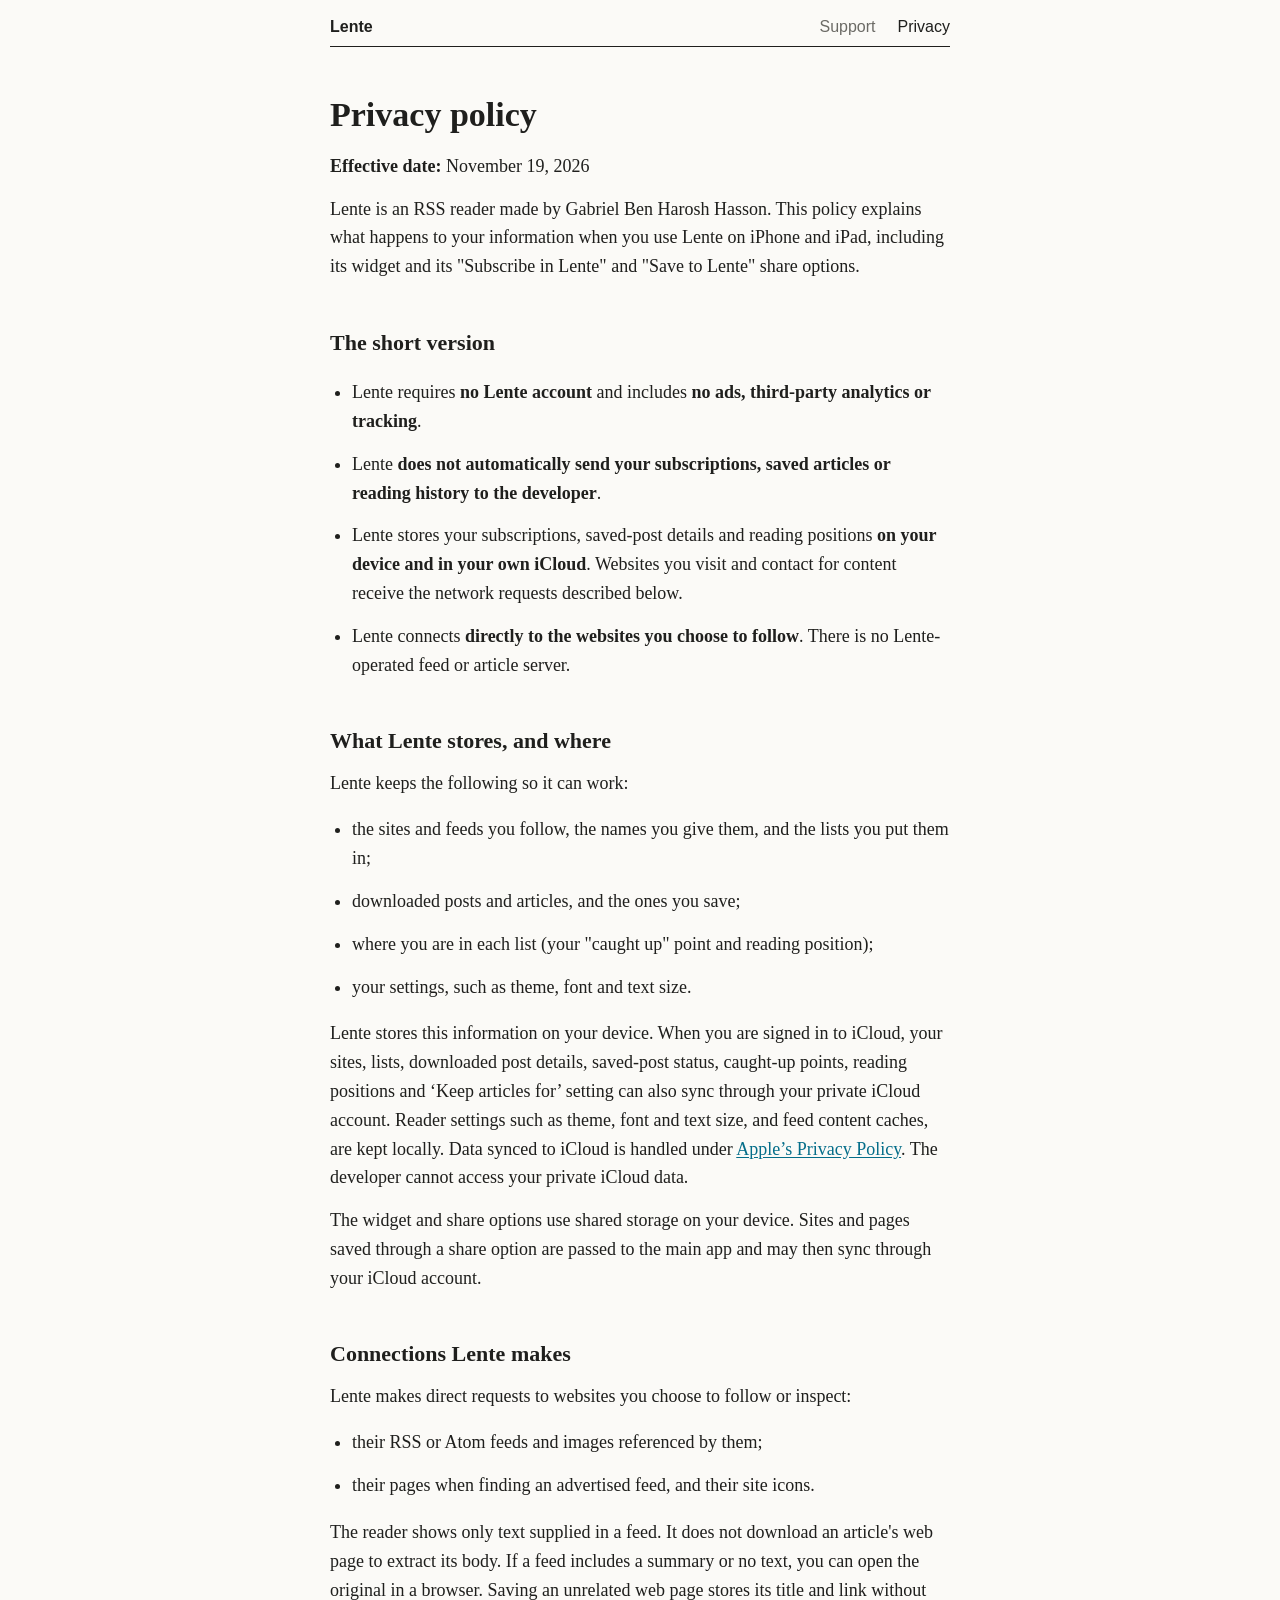
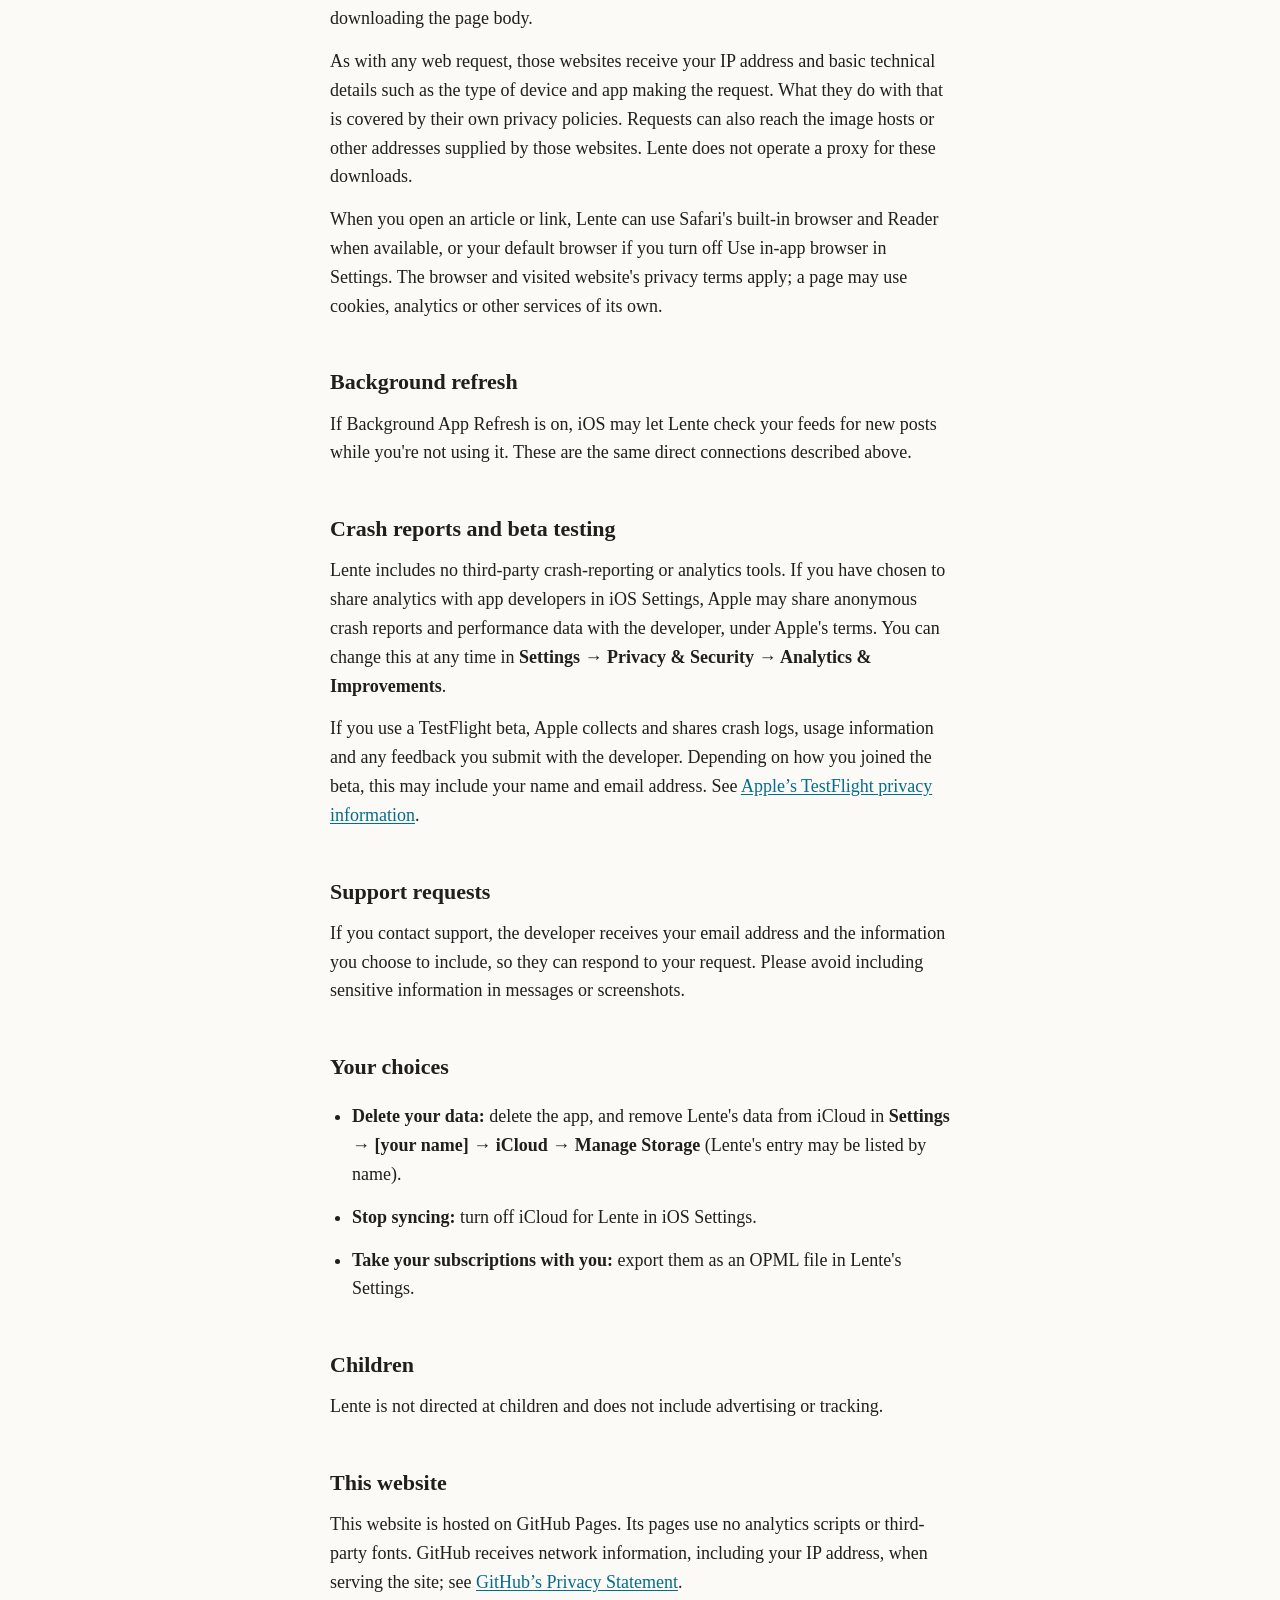
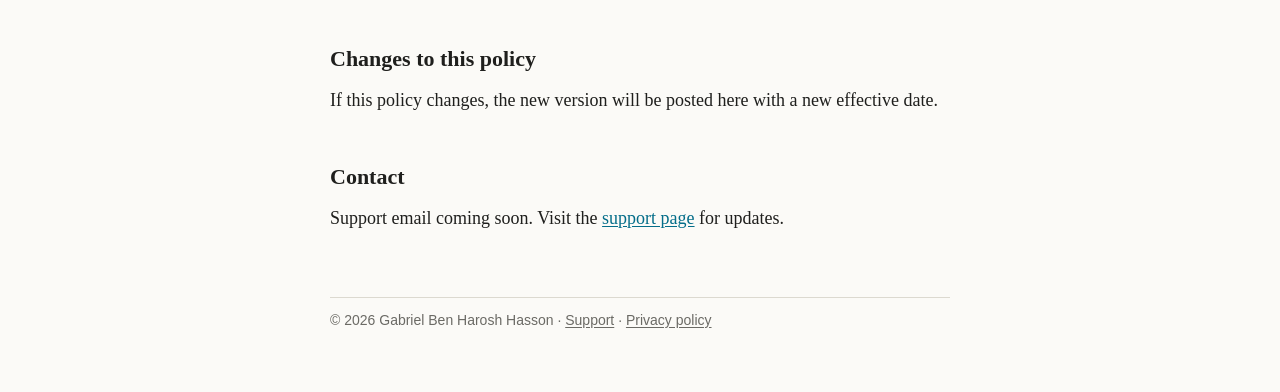
==== privacy/index.html @ be2fc475 "Publish Lente website Add home, privacy and support pages with the approved public identity and supp" ====
<!DOCTYPE html>
<html lang="en">
<head>
  <meta charset="utf-8">
  <meta name="viewport" content="width=device-width, initial-scale=1">
  <title>Lente privacy policy</title>
  <meta name="description" content="What Lente stores, where it stores it, and which connections it makes.">
  <link rel="icon" href="../assets/favicon.png">
  <link rel="apple-touch-icon" href="../assets/apple-touch-icon.png">
  <link rel="stylesheet" href="../assets/style.css">
</head>
<body>
<div class="page">
  <a class="skip-link" href="#content">Skip to content</a>
  <header class="top">
    <a class="home" href="../">Lente</a>
    <nav aria-label="Main navigation"><a href="../support/">Support</a><a href="../privacy/" aria-current="page">Privacy</a></nav>
  </header>

  <main id="content">
  <h1>Privacy policy</h1>
  <p><strong>Effective date:</strong> November 19, 2026</p>
  <p>Lente is an RSS reader made by Gabriel Ben Harosh Hasson. This policy explains what happens to your information when you use Lente on iPhone and iPad, including its widget and its &quot;Subscribe in Lente&quot; and &quot;Save to Lente&quot; share options.</p>
  <h2>The short version</h2>
  <ul>
<li>Lente requires <strong>no Lente account</strong> and includes <strong>no ads, third-party analytics or tracking</strong>.</li>
<li>Lente <strong>does not automatically send your subscriptions, saved articles or reading history to the developer</strong>.</li>
<li>Lente stores your subscriptions, saved-post details and reading positions <strong>on your device and in your own iCloud</strong>. Websites you visit and contact for content receive the network requests described below.</li>
<li>Lente connects <strong>directly to the websites you choose to follow</strong>. There is no Lente-operated feed or article server.</li>
</ul>
  <h2>What Lente stores, and where</h2>
  <p>Lente keeps the following so it can work:</p>
  <ul>
<li>the sites and feeds you follow, the names you give them, and the lists you put them in;</li>
<li>downloaded posts and articles, and the ones you save;</li>
<li>where you are in each list (your &quot;caught up&quot; point and reading position);</li>
<li>your settings, such as theme, font and text size.</li>
</ul>
  <p>Lente stores this information on your device. When you are signed in to iCloud, your sites, lists, downloaded post details, saved-post status, caught-up points, reading positions and ‘Keep articles for’ setting can also sync through your private iCloud account. Reader settings such as theme, font and text size, and feed content caches, are kept locally. Data synced to iCloud is handled under <a href="https://www.apple.com/legal/privacy/">Apple’s Privacy Policy</a>. The developer cannot access your private iCloud data.</p>
  <p>The widget and share options use shared storage on your device. Sites and pages saved through a share option are passed to the main app and may then sync through your iCloud account.</p>
  <h2>Connections Lente makes</h2>
  <p>Lente makes direct requests to websites you choose to follow or inspect:</p>
  <ul>
<li>their RSS or Atom feeds and images referenced by them;</li>
<li>their pages when finding an advertised feed, and their site icons.</li>
</ul>
  <p>The reader shows only text supplied in a feed. It does not download an article&#x27;s web page to extract its body. If a feed includes a summary or no text, you can open the original in a browser. Saving an unrelated web page stores its title and link without downloading the page body.</p>
  <p>As with any web request, those websites receive your IP address and basic technical details such as the type of device and app making the request. What they do with that is covered by their own privacy policies. Requests can also reach the image hosts or other addresses supplied by those websites. Lente does not operate a proxy for these downloads.</p>
  <p>When you open an article or link, Lente can use Safari&#x27;s built-in browser and Reader when available, or your default browser if you turn off Use in-app browser in Settings. The browser and visited website&#x27;s privacy terms apply; a page may use cookies, analytics or other services of its own.</p>
  <h2>Background refresh</h2>
  <p>If Background App Refresh is on, iOS may let Lente check your feeds for new posts while you&#x27;re not using it. These are the same direct connections described above.</p>
  <h2>Crash reports and beta testing</h2>
  <p>Lente includes no third-party crash-reporting or analytics tools. If you have chosen to share analytics with app developers in iOS Settings, Apple may share anonymous crash reports and performance data with the developer, under Apple&#x27;s terms. You can change this at any time in <strong>Settings → Privacy &amp; Security → Analytics &amp; Improvements</strong>.</p>
  <p>If you use a TestFlight beta, Apple collects and shares crash logs, usage information and any feedback you submit with the developer. Depending on how you joined the beta, this may include your name and email address. See <a href="https://www.apple.com/legal/privacy/data/en/test-flight/">Apple’s TestFlight privacy information</a>.</p>
  <h2>Support requests</h2>
  <p>If you contact support, the developer receives your email address and the information you choose to include, so they can respond to your request. Please avoid including sensitive information in messages or screenshots.</p>
  <h2>Your choices</h2>
  <ul>
<li><strong>Delete your data:</strong> delete the app, and remove Lente&#x27;s data from iCloud in <strong>Settings → [your name] → iCloud → Manage Storage</strong> (Lente&#x27;s entry may be listed by name).</li>
<li><strong>Stop syncing:</strong> turn off iCloud for Lente in iOS Settings.</li>
<li><strong>Take your subscriptions with you:</strong> export them as an OPML file in Lente&#x27;s Settings.</li>
</ul>
  <h2>Children</h2>
  <p>Lente is not directed at children and does not include advertising or tracking.</p>
  <h2>This website</h2>
  <p>This website is hosted on GitHub Pages. Its pages use no analytics scripts or third-party fonts. GitHub receives network information, including your IP address, when serving the site; see <a href="https://docs.github.com/en/site-policy/privacy-policies/github-general-privacy-statement">GitHub’s Privacy Statement</a>.</p>
  <h2>Changes to this policy</h2>
  <p>If this policy changes, the new version will be posted here with a new effective date.</p>
  <h2>Contact</h2>
  <p>Support email coming soon. Visit the <a href="../support/">support page</a> for updates.</p>

  </main>
  <footer class="foot">
    © 2026 Gabriel Ben Harosh Hasson · <a href="../support/">Support</a> · <a href="../privacy/">Privacy policy</a>
  </footer>
</div>
</body>
</html>
---- assets/style.css ----
/* Lente site (#818). Plain, one column, like a page of text. */
:root {
  --bg: #fbfaf7;
  --text: #1f1f1d;
  --muted: #6b6a65;
  --rule: #dcd9d0;
  --link: #046d89;
  --todo: #fff1b8;
}
@media (prefers-color-scheme: dark) {
  :root {
    --bg: #071a1d;
    --text: #ece8dc;
    --muted: #9fb0b3;
    --rule: #1f3a3f;
    --link: #5cc3dd;
    --todo: #5a4a10;
  }
}

* { box-sizing: border-box; }
html { -webkit-text-size-adjust: 100%; }
body {
  margin: 0;
  background: var(--bg);
  color: var(--text);
  font: 18px/1.6 "New York", ui-serif, Georgia, serif;
}
a { color: var(--link); text-underline-offset: 2px; overflow-wrap: anywhere; }
img { max-width: 100%; display: block; }

.page { max-width: 660px; margin: 0 auto; padding: 0 20px 64px; }

.top {
  display: flex; justify-content: space-between; align-items: baseline; gap: 12px; flex-wrap: wrap;
  padding: 18px 0 10px; border-bottom: 1px solid var(--text);
  font: 16px -apple-system, BlinkMacSystemFont, "Segoe UI", sans-serif;
}
.top a { color: var(--muted); text-decoration: none; }
.top a.home { color: var(--text); font-weight: 600; }
.top nav { display: flex; gap: 22px; flex-wrap: wrap; }
.top a[aria-current="page"] { color: var(--text); }

.title { display: flex; align-items: center; gap: 18px; margin: 56px 0 28px; }
.title img { width: 72px; height: 72px; border-radius: 16px; }
.title h1 { margin: 0; font-size: 40px; line-height: 1.1; font-weight: 600; }
.title p { margin: 4px 0 0; color: var(--muted); font-size: 18px; }

h1 { font-size: 34px; line-height: 1.2; margin: 48px 0 16px; font-weight: 600; }
h2 { font-size: 22px; margin: 44px 0 10px; font-weight: 600; }
h3 { font-size: 18px; margin: 28px 0 4px; font-weight: 600; }
p, li { margin: 0 0 14px; }
ul { padding-left: 22px; }
.note { color: var(--muted); font-size: 16px; }

.shots { display: grid; grid-template-columns: 1fr 1fr; gap: 16px; margin: 36px 0 8px; }
.shots img { border-radius: 14px; border: 1px solid var(--rule); }

.foot {
  margin-top: 64px; padding-top: 14px; border-top: 1px solid var(--rule);
  color: var(--muted); font: 14px -apple-system, BlinkMacSystemFont, "Segoe UI", sans-serif;
}
.foot a { color: var(--muted); }

/* Placeholders still to be filled in */
.todo { background: var(--todo); padding: 0 3px; }

/* Keep navigation and long contact details usable at narrow widths and zoom. */
a:focus-visible { outline: 2px solid var(--link); outline-offset: 4px; }
.skip-link { position: absolute; left: 20px; top: -100px; }
.skip-link:focus { top: 8px; padding: 8px; background: var(--bg); z-index: 1; }
@media (max-width: 380px) {
  .shots { grid-template-columns: 1fr; }
  .title { align-items: flex-start; flex-wrap: wrap; }
}
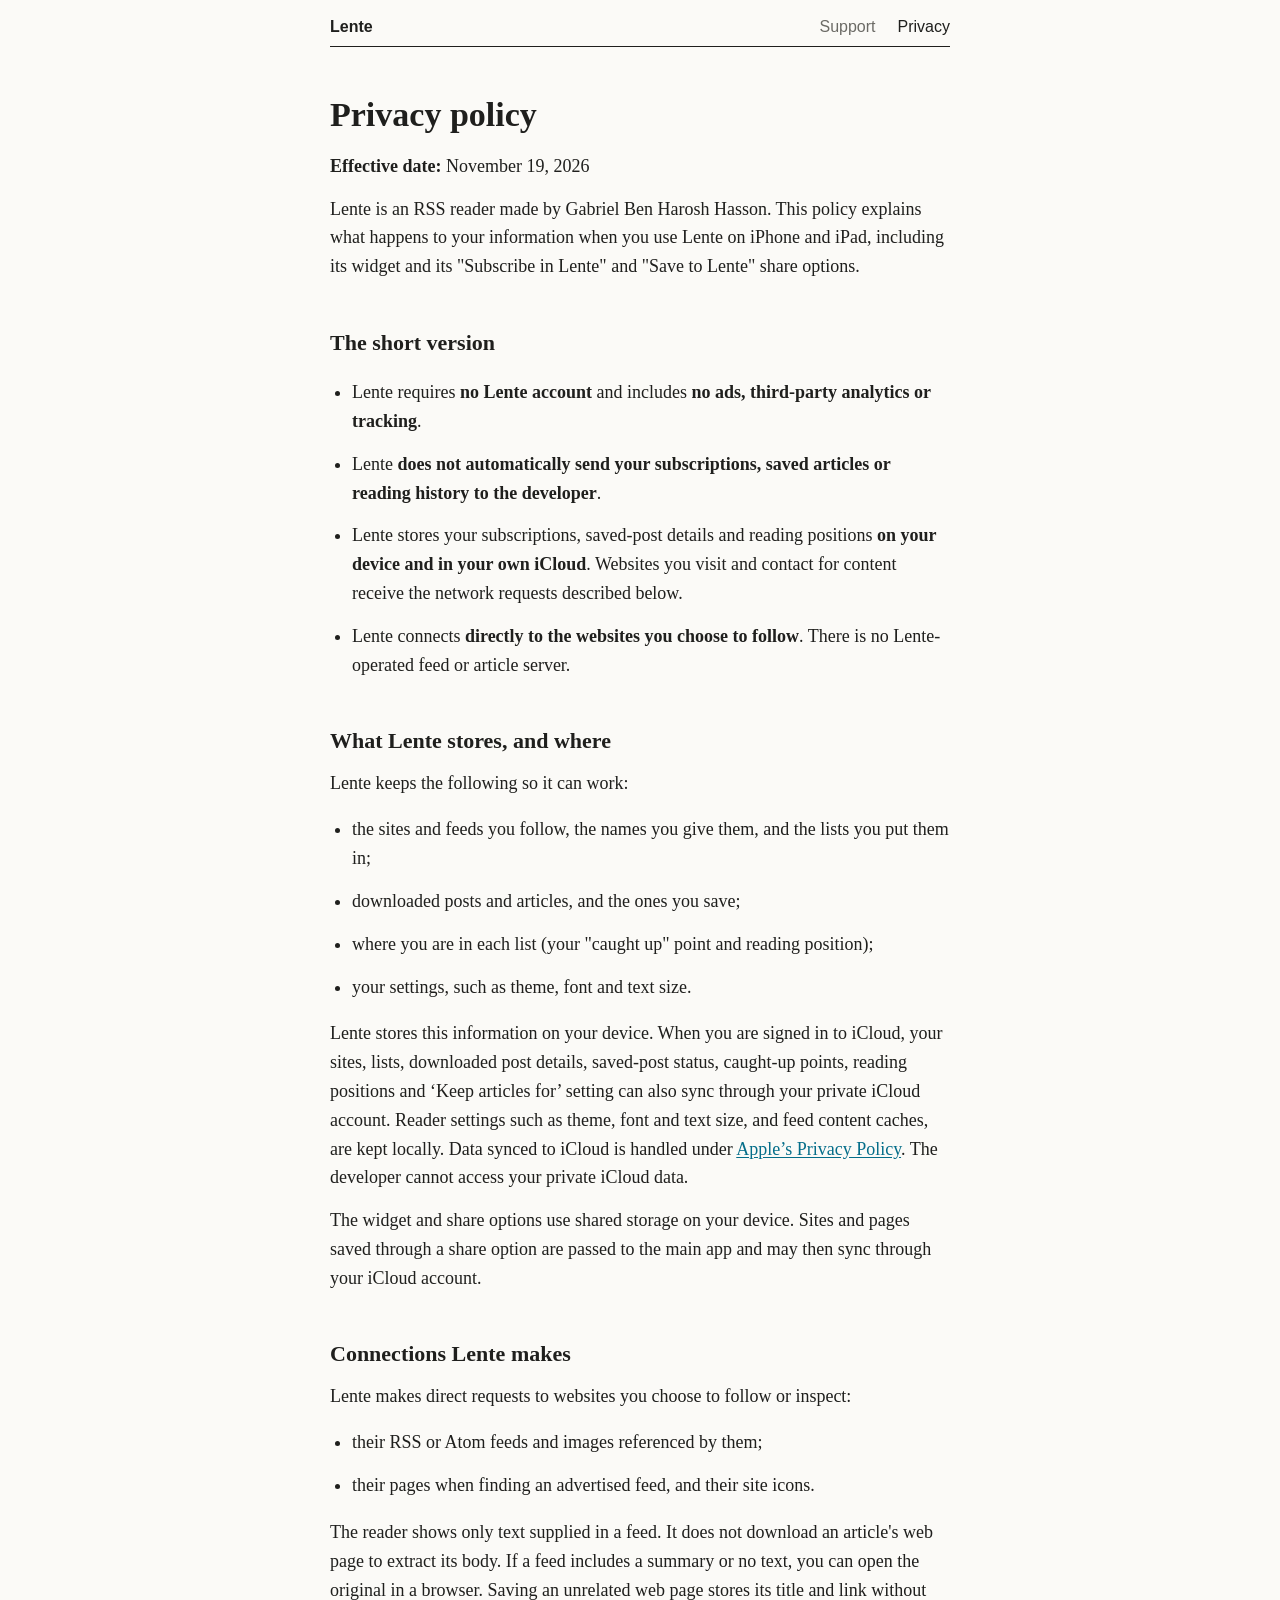
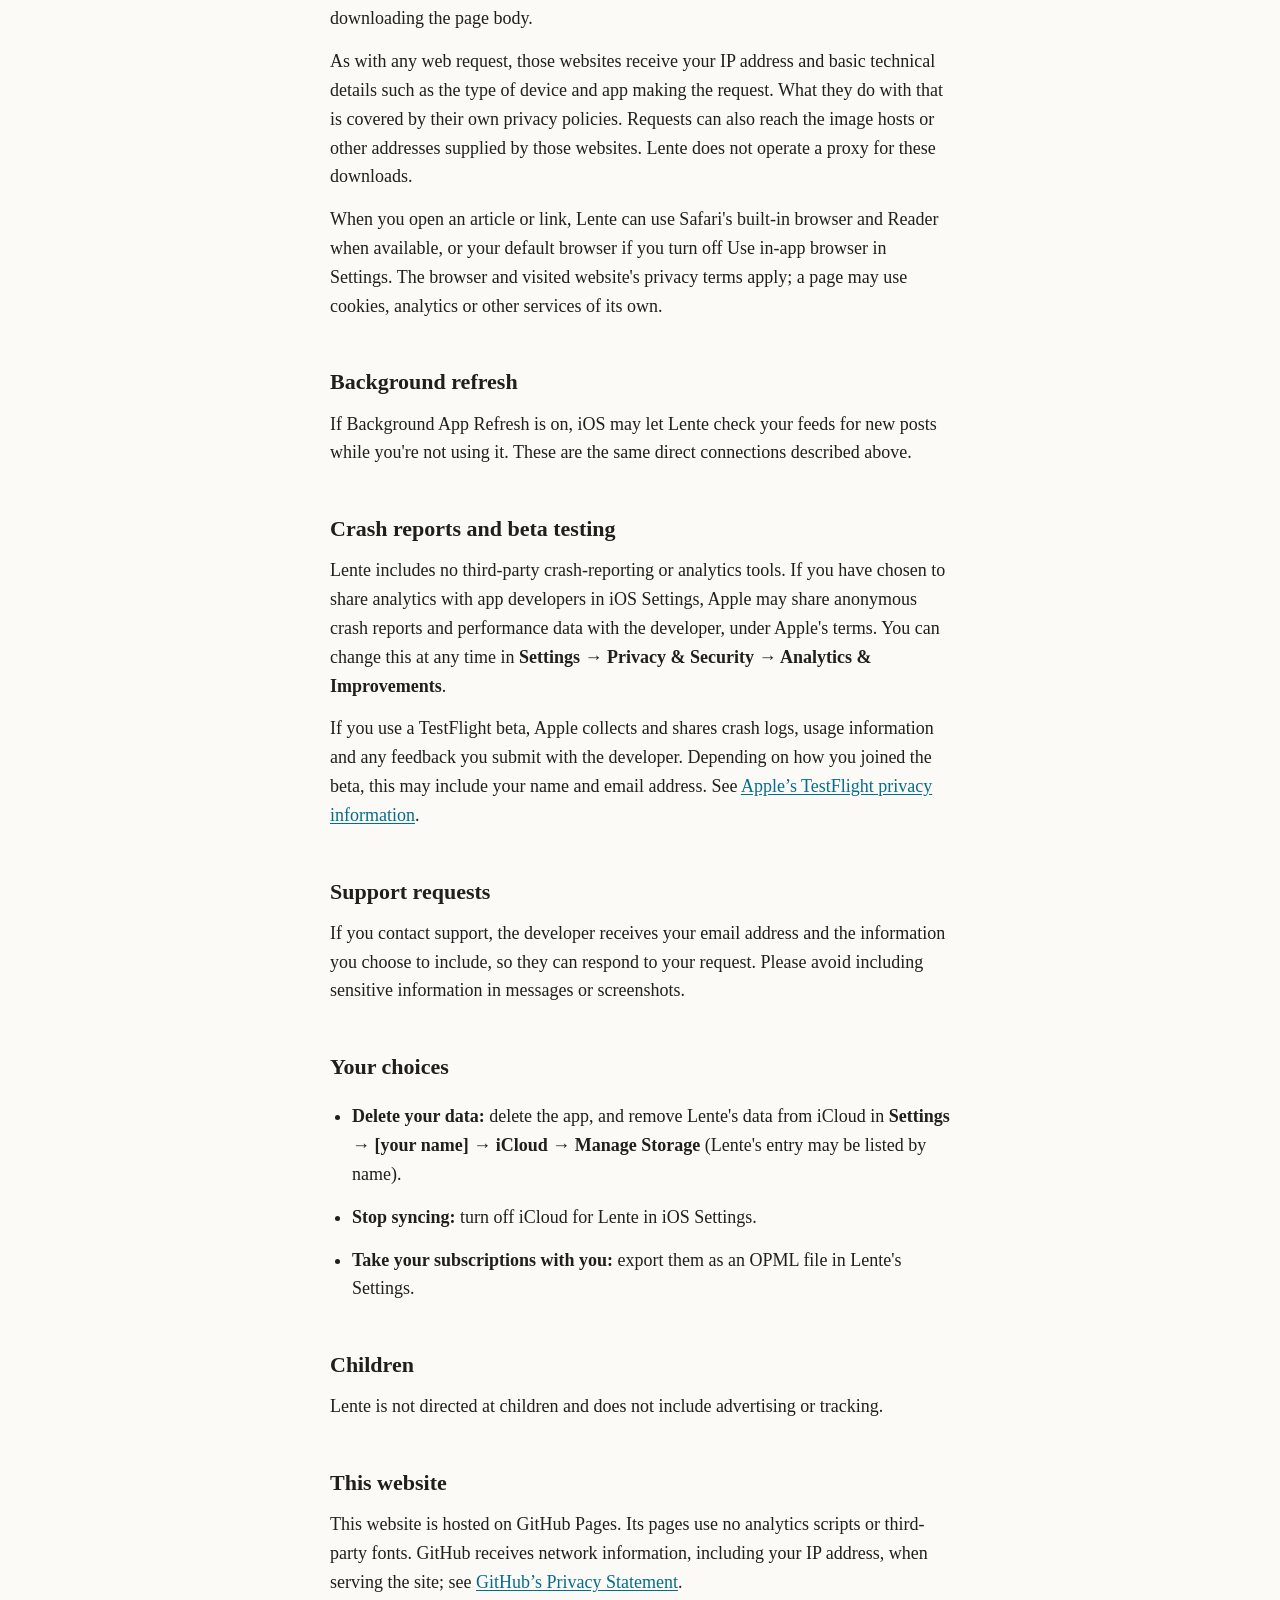
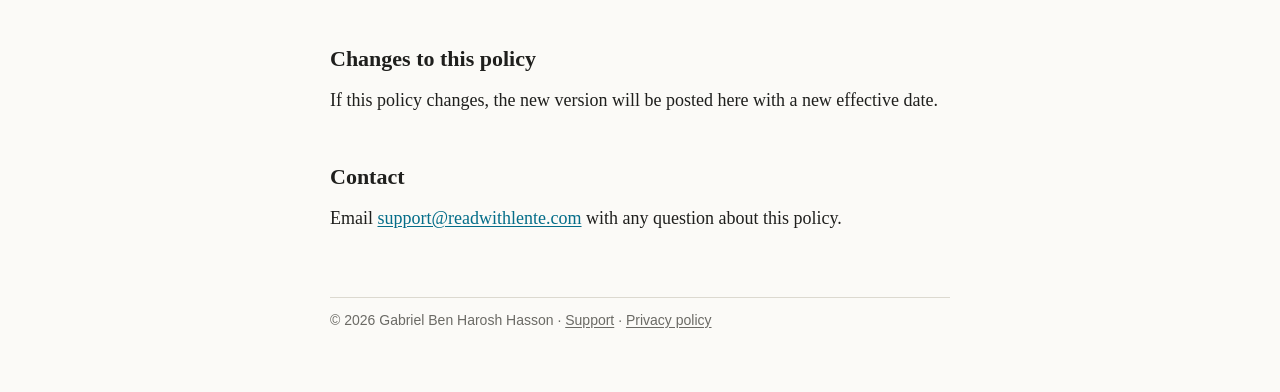
==== commit b4d73fcd: "Give the support address on the support and privacy pages Replaces "Support email coming soon" with " ====
--- a/privacy/index.html
+++ b/privacy/index.html
@@ -67,7 +67,7 @@
   <h2>Changes to this policy</h2>
   <p>If this policy changes, the new version will be posted here with a new effective date.</p>
   <h2>Contact</h2>
-  <p>Support email coming soon. Visit the <a href="../support/">support page</a> for updates.</p>
+  <p>Email <a href="mailto:support@readwithlente.com">support@readwithlente.com</a> with any question about this policy.</p>
 
   </main>
   <footer class="foot">
